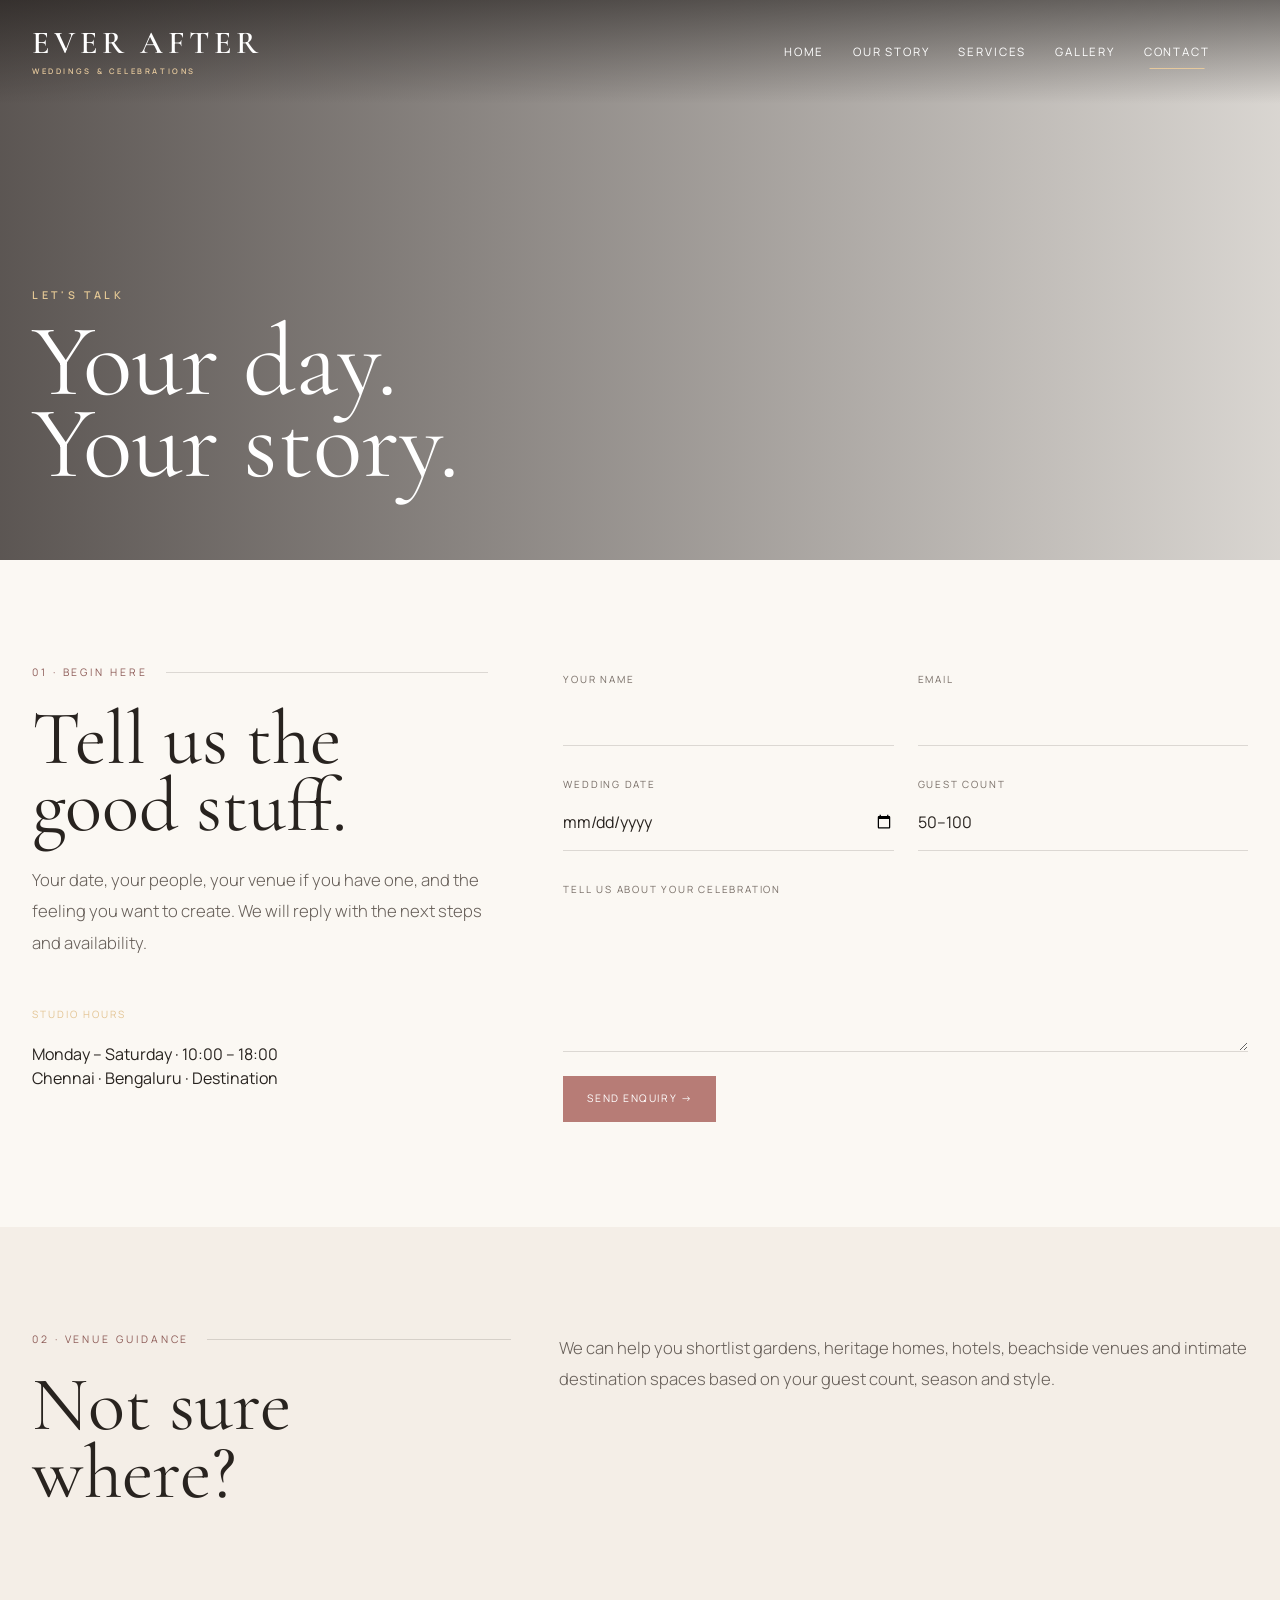
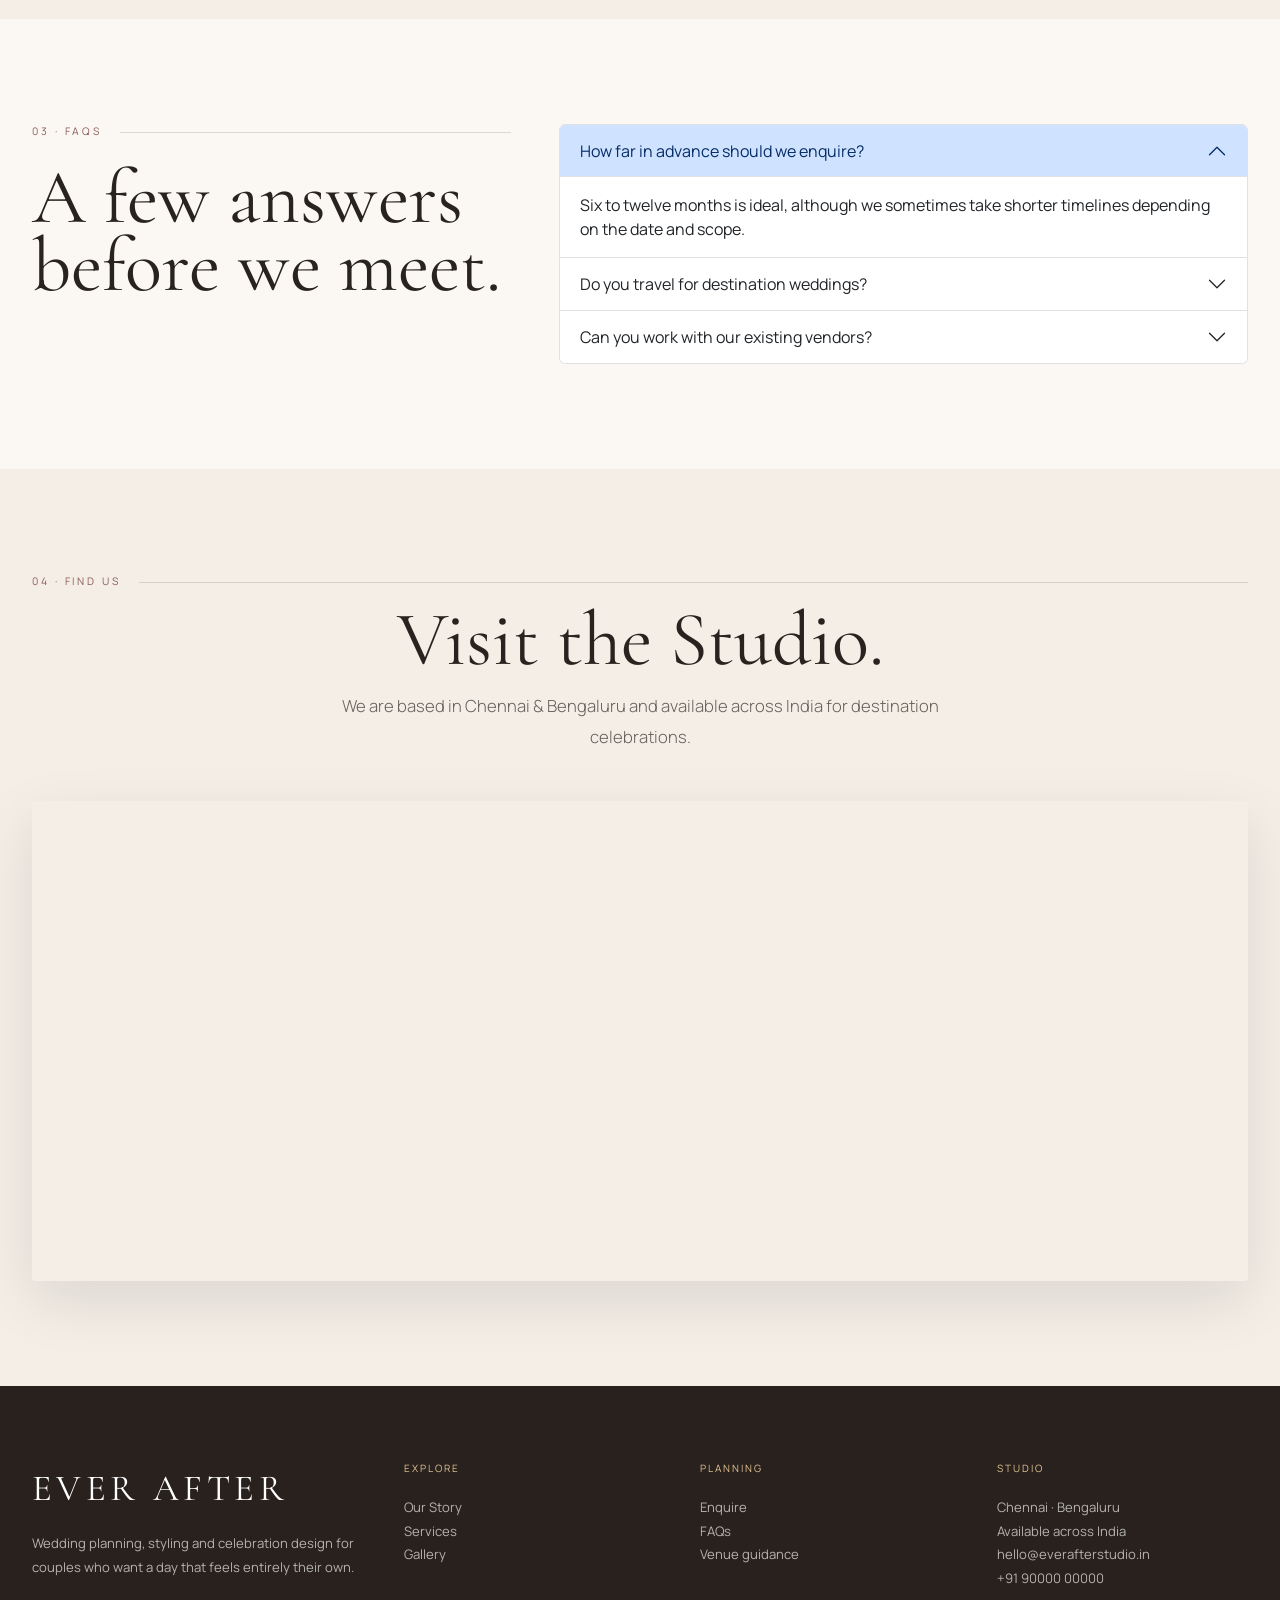
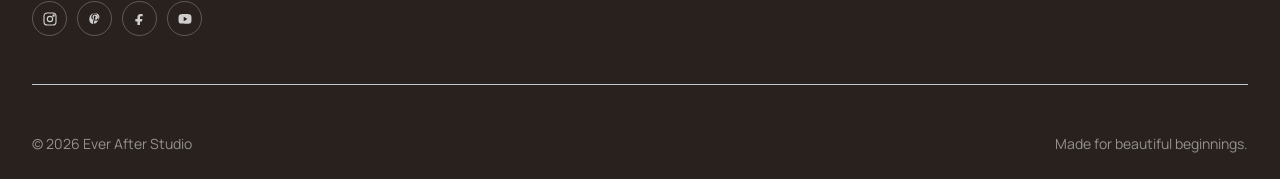
==== contact.html @ dfcfaeea "first commit" ====
<!doctype html><html lang="en"><head><meta charset="utf-8"><meta name="viewport" content="width=device-width, initial-scale=1"><title>Contact | Ever After Wedding Studio</title><meta name="description" content="Enquire about wedding planning, marriage events, destination weddings and celebration design."><meta name="keywords" content="wedding planner, wedding events, marriage event planner, wedding decor, wedding photography, wedding celebration"><link rel="icon" href="favicon.svg" type="image/svg+xml"><link rel="preconnect" href="https://fonts.googleapis.com"><link rel="preconnect" href="https://fonts.gstatic.com" crossorigin><link href="https://fonts.googleapis.com/css2?family=Allura&family=Cormorant+Garamond:wght@300;400;500;600&family=Manrope:wght@400;500;600;700&display=swap" rel="stylesheet"><link href="https://cdn.jsdelivr.net/npm/bootstrap@5.3.3/dist/css/bootstrap.min.css" rel="stylesheet"><link rel="stylesheet" href="assets/css/style.css"></head><body><nav class="navbar navbar-expand-lg"><div class="container"><a class="navbar-brand brand" href="index.html">EVER AFTER<small>WEDDINGS & CELEBRATIONS</small></a><button class="navbar-toggler" type="button" data-bs-toggle="collapse" data-bs-target="#mainNav" aria-controls="mainNav" aria-expanded="false"><span class="navbar-toggler-icon"></span></button><div class="collapse navbar-collapse justify-content-end" id="mainNav"><ul class="navbar-nav align-items-lg-center me-lg-4"><li class="nav-item"><a class="nav-link " href="index.html">Home</a></li><li class="nav-item"><a class="nav-link " href="story.html">Our Story</a></li><li class="nav-item"><a class="nav-link " href="services.html">Services</a></li><li class="nav-item"><a class="nav-link " href="gallery.html">Gallery</a></li><li class="nav-item"><a class="nav-link active" href="contact.html">Contact</a></li></ul></div></div></nav><section class="page-hero contact-hero"><div class="container"><div class="eyebrow">Let's talk</div><h1>Your day.<br>Your story.</h1></div></section>
<section class="section"><div class="container"><div class="contact-grid"><div class="reveal"><div class="rule-title">01 · Begin here</div><h2 class="display mt-4">Tell us the good stuff.</h2><p class="lead mt-4">Your date, your people, your venue if you have one, and the feeling you want to create. We will reply with the next steps and availability.</p><div class="mt-5"><div class="footer-title">Studio hours</div><p>Monday – Saturday · 10:00 – 18:00<br>Chennai · Bengaluru · Destination</p></div></div><form class="reveal"><div class="row g-4"><div class="col-md-6"><label>Your name</label><input class="form-control" required></div><div class="col-md-6"><label>Email</label><input type="email" class="form-control" required></div><div class="col-md-6"><label>Wedding date</label><input type="date" class="form-control"></div><div class="col-md-6"><label>Guest count</label><select class="form-select"><option>50–100</option><option>100–200</option><option>200–400</option><option>400+</option></select></div><div class="col-12"><label>Tell us about your celebration</label><textarea class="form-control" rows="5"></textarea></div><div class="col-12"><button class="btn-wedding" type="submit">Send Enquiry →</button><div class="form-message d-none mt-3 text-success">Thank you. We will be in touch within one business day.</div></div></div></form></div></div></section>
<section class="section paper" id="venue"><div class="container"><div class="row g-5"><div class="col-lg-5 reveal"><div class="rule-title">02 · Venue guidance</div><h2 class="display mt-4">Not sure where?</h2></div><div class="col-lg-7 reveal"><p class="lead">We can help you shortlist gardens, heritage homes, hotels, beachside venues and intimate destination spaces based on your guest count, season and style.</p></div></div></div></section>
<section class="section" id="faq"><div class="container"><div class="row g-5"><div class="col-lg-5 reveal"><div class="rule-title">03 · FAQs</div><h2 class="display mt-4">A few answers before we meet.</h2></div><div class="col-lg-7"><div class="accordion" id="faqList"><div class="accordion-item reveal"><h2 class="accordion-header"><button class="accordion-button" data-bs-toggle="collapse" data-bs-target="#f1">How far in advance should we enquire?</button></h2><div id="f1" class="accordion-collapse collapse show" data-bs-parent="#faqList"><div class="accordion-body">Six to twelve months is ideal, although we sometimes take shorter timelines depending on the date and scope.</div></div></div><div class="accordion-item reveal"><h2 class="accordion-header"><button class="accordion-button collapsed" data-bs-toggle="collapse" data-bs-target="#f2">Do you travel for destination weddings?</button></h2><div id="f2" class="accordion-collapse collapse" data-bs-parent="#faqList"><div class="accordion-body">Yes. We plan destination celebrations across India and build travel logistics into the planning process.</div></div></div><div class="accordion-item reveal"><h2 class="accordion-header"><button class="accordion-button collapsed" data-bs-toggle="collapse" data-bs-target="#f3">Can you work with our existing vendors?</button></h2><div id="f3" class="accordion-collapse collapse" data-bs-parent="#faqList"><div class="accordion-body">Absolutely. We can integrate trusted vendors already selected by you and coordinate the full team.</div></div></div></div></div></div></div></section>
<section class="section paper map-section"><div class="container"><div class="text-center mb-5 reveal"><div class="rule-title justify-content-center">04 · Find us</div><h2 class="display mt-3">Visit the Studio.</h2><p class="lead mx-auto mt-3" style="max-width:600px">We are based in Chennai &amp; Bengaluru and available across India for destination celebrations.</p></div><div class="map-wrapper reveal"><iframe src="https://www.google.com/maps/embed?pb=!1m18!1m12!1m3!1d248849.8865825844!2d80.06995793039506!3d13.047525090305928!2m3!1f0!2f0!3f0!3m2!1i1024!2i768!4f13.1!3m3!1m2!1s0x3a5265ea4f7d3361%3A0x6e61a70b6863d433!2sChennai%2C%20Tamil%20Nadu!5e0!3m2!1sen!2sin!4v1700000000000!5m2!1sen!2sin" width="100%" height="480" style="border:0;" allowfullscreen="" loading="lazy" referrerpolicy="no-referrer-when-downgrade" title="Ever After Studio – Chennai location map"></iframe></div></div></section><footer class="footer"><div class="container"><div class="footer-grid"><div><div class="footer-brand">EVER AFTER</div><p class="mt-3">Wedding planning, styling and celebration design for couples who want a day that feels entirely their own.</p><div class="socials" aria-label="Social media">
<a href="#" aria-label="Instagram" title="Instagram"><svg viewBox="0 0 24 24" aria-hidden="true"><rect x="3" y="3" width="18" height="18" rx="5"></rect><circle cx="12" cy="12" r="4"></circle><circle cx="17.4" cy="6.6" r="1"></circle></svg></a>
<a href="#" aria-label="Pinterest" title="Pinterest"><svg viewBox="0 0 24 24" aria-hidden="true"><path d="M12 3.5a8.5 8.5 0 0 0-3.1 16.42c-.08-1.4-.01-3.07.35-4.5l1.1-4.66s-.28-.56-.28-1.39c0-1.3.75-2.27 1.68-2.27.79 0 1.17.59 1.17 1.3 0 .79-.5 1.97-.76 3.06-.22.92.46 1.67 1.37 1.67 1.65 0 2.76-1.74 2.76-4.25 0-2.22-1.6-3.77-3.88-3.77-2.64 0-4.19 1.98-4.19 4.02 0 .8.31 1.66.69 2.13.08.1.09.19.07.29l-.26 1.07c-.04.17-.14.21-.32.13-1.19-.55-1.93-2.28-1.93-3.68 0-3 2.18-5.76 6.28-5.76 3.3 0 5.86 2.35 5.86 5.49 0 3.28-2.07 5.92-4.94 5.92-0.96 0-1.87-.5-2.18-1.09l-.59 2.25c-.21.82-.77 1.84-1.15 2.46.86.26 1.76.4 2.69.4A8.5 8.5 0 0 0 12 3.5Z"></path></svg></a>
<a href="#" aria-label="Facebook" title="Facebook"><svg viewBox="0 0 24 24" aria-hidden="true"><path d="M14 8h2V4.5c-.35-.05-1.55-.15-2.95-.15-2.92 0-4.92 1.78-4.92 5.05V12H5v3.9h3.13V21h3.84v-5.1H15l.46-3.9h-3.49V9.65c0-1.13.3-1.65 2.03-1.65Z"></path></svg></a>
<a href="#" aria-label="YouTube" title="YouTube"><svg viewBox="0 0 24 24" aria-hidden="true"><path d="M21.3 7.05a2.8 2.8 0 0 0-1.97-1.98C17.59 4.6 12 4.6 12 4.6s-5.59 0-7.33.47A2.8 2.8 0 0 0 2.7 7.05C2.23 8.79 2.23 12 2.23 12s0 3.21.47 4.95a2.8 2.8 0 0 0 1.97 1.98c1.74.47 7.33.47 7.33.47s5.59 0 7.33-.47a2.8 2.8 0 0 0 1.97-1.98c.47-1.74.47-4.95.47-4.95s0-3.21-.47-4.95ZM10.1 15.2V8.8l5.5 3.2-5.5 3.2Z"></path></svg></a>
</div></div><div><div class="footer-title">Explore</div><p><a href="story.html">Our Story</a><br><a href="services.html">Services</a><br><a href="gallery.html">Gallery</a></p></div><div><div class="footer-title">Planning</div><p><a href="contact.html">Enquire</a><br><a href="contact.html#faq">FAQs</a><br><a href="contact.html#venue">Venue guidance</a></p></div><div><div class="footer-title">Studio</div><p>Chennai · Bengaluru<br>Available across India<br>hello@everafterstudio.in<br>+91 90000 00000</p></div></div><div class="pt-5 mt-5 border-top border-secondary-subtle d-flex justify-content-between small text-white-50"><span>© <span data-year></span> Ever After Studio</span><span>Made for beautiful beginnings.</span></div></div></footer>
<button class="scroll-top" type="button" aria-label="Scroll to top" title="Back to top">
<svg viewBox="0 0 24 24" aria-hidden="true"><path d="m6 14 6-6 6 6"></path></svg>
</button><script src="https://cdn.jsdelivr.net/npm/bootstrap@5.3.3/dist/js/bootstrap.bundle.min.js"></script><script src="assets/js/main.js"></script></body></html>
---- assets/css/style.css ----
:root {
  --ivory: #fbf8f3;
  --paper: #f4eee7;
  --ink: #28231f;
  --rose: #b77c76;
  --rose-dark: #8d5b57;
  --gold: #b49360;
  --line: rgba(40, 35, 31, .15);
  --white: #fff;
  --serif: "Cormorant Garamond", Georgia, serif;
  --sans: "Manrope", Arial, sans-serif;
}

* {
  box-sizing: border-box
}

html {
  scroll-behavior: smooth
}

body {
  margin: 0;
  background: var(--ivory);
  color: var(--ink);
  font-family: var(--sans);
  overflow-x: hidden
}

img {
  max-width: 100%;
  display: block
}

a {
  text-decoration: none;
  color: inherit
}

.section {
  padding: 105px 0
}

.paper {
  background: var(--paper)
}

.container {
  max-width: 1240px
}

.navbar {
  position: absolute;
  top: 0;
  left: 0;
  right: 0;
  z-index: 50;
  padding: 25px 0;
  background: linear-gradient(to bottom, rgba(22, 18, 16, .55), transparent);
  transition: .35s
}

.navbar.scrolled {
  position: fixed;
  background: rgba(35, 28, 25, .96);
  padding: 15px 0;
  box-shadow: 0 8px 30px rgba(0, 0, 0, .12)
}

.brand {
  font-family: var(--serif);
  font-size: 2rem;
  letter-spacing: .14em;
  color: #fff;
  font-weight: 600;
  line-height: .8
}

.brand small {
  display: block;
  font-family: var(--sans);
  font-size: .48rem;
  letter-spacing: .34em;
  color: #e6c99d;
  margin-top: 12px
}

.nav-link {
  font-size: .72rem;
  letter-spacing: .16em;
  text-transform: uppercase;
  color: #fff !important;
  padding: .7rem .9rem !important;
  position: relative
}

.nav-link:after {
  content: "";
  position: absolute;
  left: 50%;
  bottom: 3px;
  width: 0;
  height: 1px;
  background: #e6c99d;
  transition: .3s;
  transform: translateX(-50%)
}

.nav-link:hover:after,
.nav-link.active:after {
  width: 58%
}

.navbar-toggler {
  border: 1px solid rgba(255, 255, 255, .55) !important;
  padding: 8px 10px
}

.navbar-toggler-icon {
  filter: invert(1)
}

.btn-wedding {
  display: inline-flex;
  align-items: center;
  justify-content: center;
  gap: 9px;
  background: var(--rose);
  color: #fff;
  border: 1px solid var(--rose);
  padding: 14px 23px;
  text-transform: uppercase;
  letter-spacing: .15em;
  font-size: .65rem;
  transition: .3s
}

.btn-wedding:hover {
  background: transparent;
  color: var(--rose);
  border-color: var(--rose)
}

.btn-lightline {
  display: inline-flex;
  padding: 13px 20px;
  border: 1px solid rgba(255, 255, 255, .65);
  color: #fff;
  text-transform: uppercase;
  letter-spacing: .15em;
  font-size: .65rem
}

.hero {
  min-height: 820px;
  position: relative;
  background: linear-gradient(90deg, rgba(20, 14, 13, .62), rgba(20, 14, 13, .08)), url("https://images.unsplash.com/photo-1519741497674-611481863552?auto=format&fit=crop&w=2200&q=90") center/cover;
  display: flex;
  align-items: center;
  color: #fff
}

.hero:after {
  content: "";
  position: absolute;
  inset: auto 0 0;
  height: 180px;
  background: linear-gradient(transparent, var(--ivory))
}

.hero-content {
  position: relative;
  z-index: 2;
  max-width: 100%;
  padding-top: 70px;
  margin: 0 auto;
  text-align: center
}

.eyebrow {
  font-size: .67rem;
  letter-spacing: .34em;
  text-transform: uppercase;
  color: #e4c895;
  font-weight: 600
}

.hero h1 {
  font-family: var(--serif);
  font-size: clamp(4.6rem, 9vw, 9.3rem);
  font-weight: 400;
  line-height: .82;
  margin: 25px 0
}

.hero p {
  max-width: 600px;
  font-size: 1rem;
  line-height: 1.9;
  color: rgba(255, 255, 255, .86);
  margin: 0 auto
}

.script {
  font-family: "Allura", cursive;
  font-size: 3rem;
  color: var(--rose)
}

.display {
  font-family: var(--serif);
  font-weight: 400;
  font-size: clamp(3.2rem, 6vw, 6.3rem);
  line-height: .88
}

.lead {
  font-size: 1.04rem;
  line-height: 1.9;
  color: #665e58
}

.story-grid {
  display: grid;
  grid-template-columns: 1.05fr .95fr;
  gap: 80px;
  align-items: center
}

.story-image {
  height: 690px;
  object-fit: cover
}

.story-copy {
  padding-right: 20px
}

.rule-title {
  display: flex;
  align-items: center;
  gap: 18px;
  font-size: .65rem;
  letter-spacing: .28em;
  text-transform: uppercase;
  color: var(--rose-dark)
}

.rule-title:after {
  content: "";
  height: 1px;
  background: var(--line);
  flex: 1
}

.stats {
  display: grid;
  grid-template-columns: repeat(4, 1fr);
  border-top: 1px solid var(--line);
  border-bottom: 1px solid var(--line)
}

.stat {
  padding: 35px 20px;
  border-right: 1px solid var(--line);
  text-align: center
}

.stat:last-child {
  border-right: 0
}

.stat strong {
  display: block;
  font-family: var(--serif);
  font-size: 3.2rem;
  font-weight: 400;
  color: var(--rose-dark)
}

.stat span {
  font-size: .62rem;
  letter-spacing: .18em;
  text-transform: uppercase
}

.services-grid {
  display: grid;
  grid-template-columns: repeat(3, 1fr);
  gap: 1px;
  background: var(--line)
}

.service {
  background: var(--ivory);
  padding: 45px 35px;
  min-height: 310px;
  transition: .35s
}

.service:hover {
  background: #fff;
  transform: translateY(-5px)
}

.service-no {
  font-family: var(--serif);
  font-size: 1.7rem;
  color: var(--gold)
}

.service h3 {
  font-family: var(--serif);
  font-size: 2.1rem;
  font-weight: 400;
  margin: 45px 0 15px
}

.service p {
  line-height: 1.75;
  color: #706863
}

.gallery-grid {
  display: grid;
  grid-template-columns: 1.05fr .75fr 1fr;
  grid-auto-rows: 260px;
  gap: 18px
}

.gallery-item {
  position: relative;
  overflow: hidden
}

.gallery-item:nth-child(1) {
  grid-row: span 2
}

.gallery-item:nth-child(4) {
  grid-column: span 2
}

.gallery-item img {
  width: 100%;
  height: 100%;
  object-fit: cover;
  transition: .7s
}

.gallery-item:hover img {
  transform: scale(1.06)
}

.gallery-overlay {
  position: absolute;
  inset: auto 15px 15px;
  color: #fff;
  font-size: .65rem;
  letter-spacing: .16em;
  text-transform: uppercase;
  background: rgba(24, 18, 16, .55);
  padding: 11px 14px
}

.quote {
  font-family: var(--serif);
  font-size: clamp(2.5rem, 4.5vw, 4.7rem);
  line-height: 1.02;
  text-align: center;
  max-width: 920px;
  margin: auto
}

.quote small {
  display: block;
  font-family: var(--sans);
  font-size: .62rem;
  letter-spacing: .22em;
  text-transform: uppercase;
  color: var(--rose-dark);
  margin-top: 28px
}

.page-hero {
  min-height: 560px;
  display: flex;
  align-items: end;
  padding-bottom: 75px;
  color: #fff;
  background: linear-gradient(90deg, rgba(24, 17, 15, .68), rgba(24, 17, 15, .1)), center/cover
}

.page-hero h1 {
  font-family: var(--serif);
  font-size: clamp(4rem, 8vw, 8rem);
  font-weight: 400;
  line-height: .8;
  margin: 18px 0 0
}

.story-hero {
  background-image: linear-gradient(90deg, rgba(24, 17, 15, .68), rgba(24, 17, 15, .1)), url("https://images.unsplash.com/photo-1511285560929-80b456fea0bc?auto=format&fit=crop&w=2200&q=90")
}

.services-hero {
  background-image: linear-gradient(90deg, rgba(24, 17, 15, .68), rgba(24, 17, 15, .1)), url("https://images.unsplash.com/photo-1507504031003-b417219a0fde?auto=format&fit=crop&w=2200&q=90")
}

.gallery-hero {
  background-image: linear-gradient(90deg, rgba(24, 17, 15, .68), rgba(24, 17, 15, .1)), url("../img/gallery-hero.jpg")
}

.contact-hero {
  background-image: linear-gradient(90deg, rgba(24, 17, 15, .7), rgba(24, 17, 15, .15)), url("https://images.unsplash.com/photo-1519225421980-715cb0215aed?auto=format&fit=crop&w=2200&q=90")
}

.contact-grid {
  display: grid;
  grid-template-columns: .8fr 1.2fr;
  gap: 75px
}

.form-control,
.form-select {
  border: 0;
  border-bottom: 1px solid var(--line);
  border-radius: 0;
  background: transparent;
  padding: 16px 0;
  color: var(--ink);
  box-shadow: none !important
}

.form-control:focus,
.form-select:focus {
  border-color: var(--rose)
}

label {
  font-size: .62rem;
  letter-spacing: .18em;
  text-transform: uppercase;
  color: #776d66
}

footer {
  background: #28211e;
  color: #fff;
  padding: 75px 0 25px
}

.footer-grid {
  display: grid;
  grid-template-columns: 1.3fr 1fr 1fr 1fr;
  gap: 45px
}

.footer-brand {
  font-family: var(--serif);
  font-size: 2.3rem;
  letter-spacing: .12em
}

.footer-title {
  font-size: .63rem;
  letter-spacing: .2em;
  text-transform: uppercase;
  color: #e3c493;
  margin-bottom: 20px
}

.footer p,
.footer a {
  color: rgba(255, 255, 255, .65);
  font-size: .82rem;
  line-height: 1.8
}

.socials {
  display: flex;
  gap: 10px;
  margin-top: 22px
}

.socials a {
  width: 35px;
  height: 35px;
  border: 1px solid rgba(255, 255, 255, .25);
  display: grid;
  place-items: center;
  border-radius: 50%;
  transition: .3s
}

.socials a:hover {
  background: var(--rose);
  color: #fff;
  border-color: var(--rose)
}

.reveal {
  opacity: 0;
  transform: translateY(25px);
  transition: .8s ease
}

.reveal.show {
  opacity: 1;
  transform: none
}

.float-note {
  font-family: "Allura", cursive;
  font-size: 2rem;
  color: var(--rose);
  transform: rotate(-5deg);
  display: inline-block
}

@media(max-width:991.98px) {
  .navbar {
    padding: 18px 0
  }

  .navbar .navbar-collapse {
    background: rgba(40, 30, 27, .98);
    padding: 18px;
    margin-top: 12px
  }

  .navbar .navbar-nav {
    align-items: flex-start
  }

  .nav-link {
    padding: 12px 0 !important
  }

  .navbar .btn-wedding {
    margin-top: 10px;
    width: 100%
  }

  .hero {
    min-height: 760px
  }

  .story-grid,
  .contact-grid {
    grid-template-columns: 1fr;
    gap: 45px
  }

  .story-image {
    height: 520px
  }

  .services-grid {
    grid-template-columns: 1fr 1fr;
    gap: 1px;
    background: var(--line)
  }

  .services-grid .service:last-child:nth-child(odd) {
    grid-column: 1/-1;
    max-width: 50%;
    margin: 0 auto;
    background: var(--ivory)
  }

  .footer-grid {
    grid-template-columns: 1fr 1fr
  }

  .gallery-grid {
    grid-template-columns: 1fr 1fr;
    grid-auto-rows: 250px
  }

  .gallery-item:nth-child(1) {
    grid-row: span 1
  }

  .gallery-item:nth-child(4) {
    grid-column: span 1
  }

  .stats {
    grid-template-columns: 1fr 1fr
  }

  .stat:nth-child(2) {
    border-right: 0
  }

  .stat {
    border-bottom: 1px solid var(--line)
  }
}

@media(max-width:575.98px) {
  .section {
    padding: 75px 0
  }

  .hero {
    min-height: 720px
  }

  .hero h1 {
    font-size: 4.3rem
  }

  .story-image {
    height: 430px
  }

  .services-grid {
    grid-template-columns: 1fr !important;
    background: transparent
  }

  .services-grid .service {
    width: 100% !important;
    max-width: 100% !important;
    margin: 0 !important;
    border-bottom: 1px solid var(--line)
  }

  .services-grid .service:last-child:nth-child(odd) {
    grid-column: auto;
    max-width: 100%;
    background: var(--ivory)
  }

  .gallery-grid {
    grid-template-columns: 1fr;
    grid-auto-rows: 300px
  }

  .footer-grid {
    grid-template-columns: 1fr
  }

  .stats {
    grid-template-columns: 1fr
  }

  .stat {
    border-right: 0
  }

  .stat:last-child {
    border-bottom: 0
  }

  .page-hero {
    min-height: 500px
  }

  .brand {
    font-size: 1.65rem
  }
}

/* Gallery hero enhancement */
.gallery-hero {
  min-height: 620px;
  position: relative;
  background-position: center center !important;
  background-size: cover !important
}

.gallery-hero::after {
  content: "";
  position: absolute;
  inset: 0;
  background: linear-gradient(90deg, rgba(24, 17, 15, .72), rgba(24, 17, 15, .12) 65%, rgba(24, 17, 15, .05));
  pointer-events: none
}

.gallery-hero .container {
  position: relative;
  z-index: 2
}

/* Footer social icons */
.socials a {
  color: rgba(255, 255, 255, .78);
  text-decoration: none
}

.socials svg {
  width: 16px;
  height: 16px;
  fill: none;
  stroke: currentColor;
  stroke-width: 1.7;
  stroke-linecap: round;
  stroke-linejoin: round
}

.socials a:nth-child(2) svg,
.socials a:nth-child(3) svg,
.socials a:nth-child(4) svg {
  fill: currentColor;
  stroke: none
}

.socials a:hover {
  transform: translateY(-3px);
  color: #fff
}

/* Scroll to top */
.scroll-top {
  position: fixed;
  right: 24px;
  bottom: 24px;
  width: 46px;
  height: 46px;
  border: 1px solid rgba(255, 255, 255, .28);
  border-radius: 50%;
  background: #28211e;
  color: #fff;
  display: grid;
  place-items: center;
  opacity: 0;
  visibility: hidden;
  transform: translateY(12px);
  transition: .3s;
  z-index: 999;
  cursor: pointer;
  box-shadow: 0 10px 28px rgba(0, 0, 0, .18)
}

.scroll-top.show {
  opacity: 1;
  visibility: visible;
  transform: translateY(0)
}

.scroll-top:hover {
  background: var(--rose);
  border-color: var(--rose);
  transform: translateY(-3px)
}

.scroll-top svg {
  width: 18px;
  height: 18px;
  fill: none;
  stroke: currentColor;
  stroke-width: 1.8;
  stroke-linecap: round;
  stroke-linejoin: round
}

@media(max-width:575.98px) {
  .scroll-top {
    right: 16px;
    bottom: 16px;
    width: 42px;
    height: 42px
  }
}

/* Google Map Section */
.map-wrapper {
  border-radius: 4px;
  overflow: hidden;
  box-shadow: 0 20px 60px rgba(0, 0, 0, .10);
}

.map-wrapper iframe {
  display: block;
  filter: grayscale(20%) contrast(1.05);
  transition: .4s
}

.map-wrapper:hover iframe {
  filter: grayscale(0%) contrast(1)
}
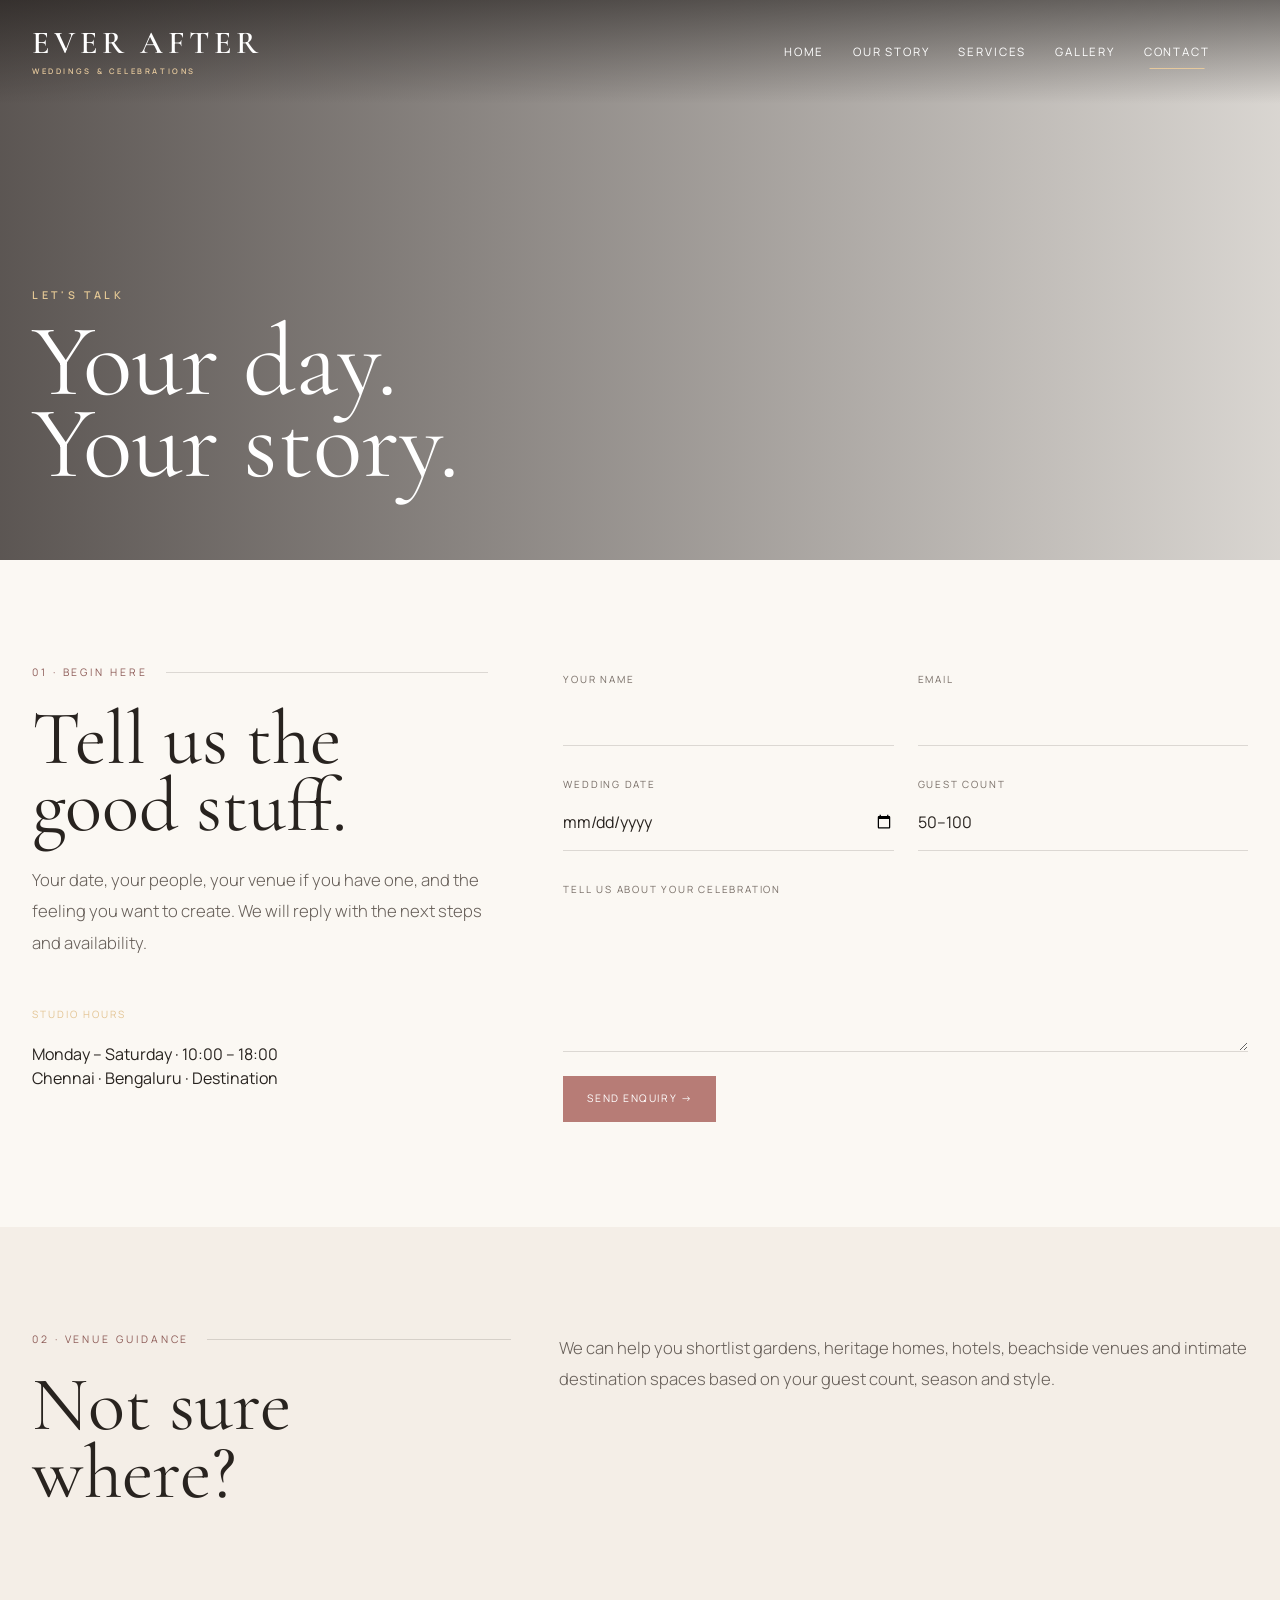
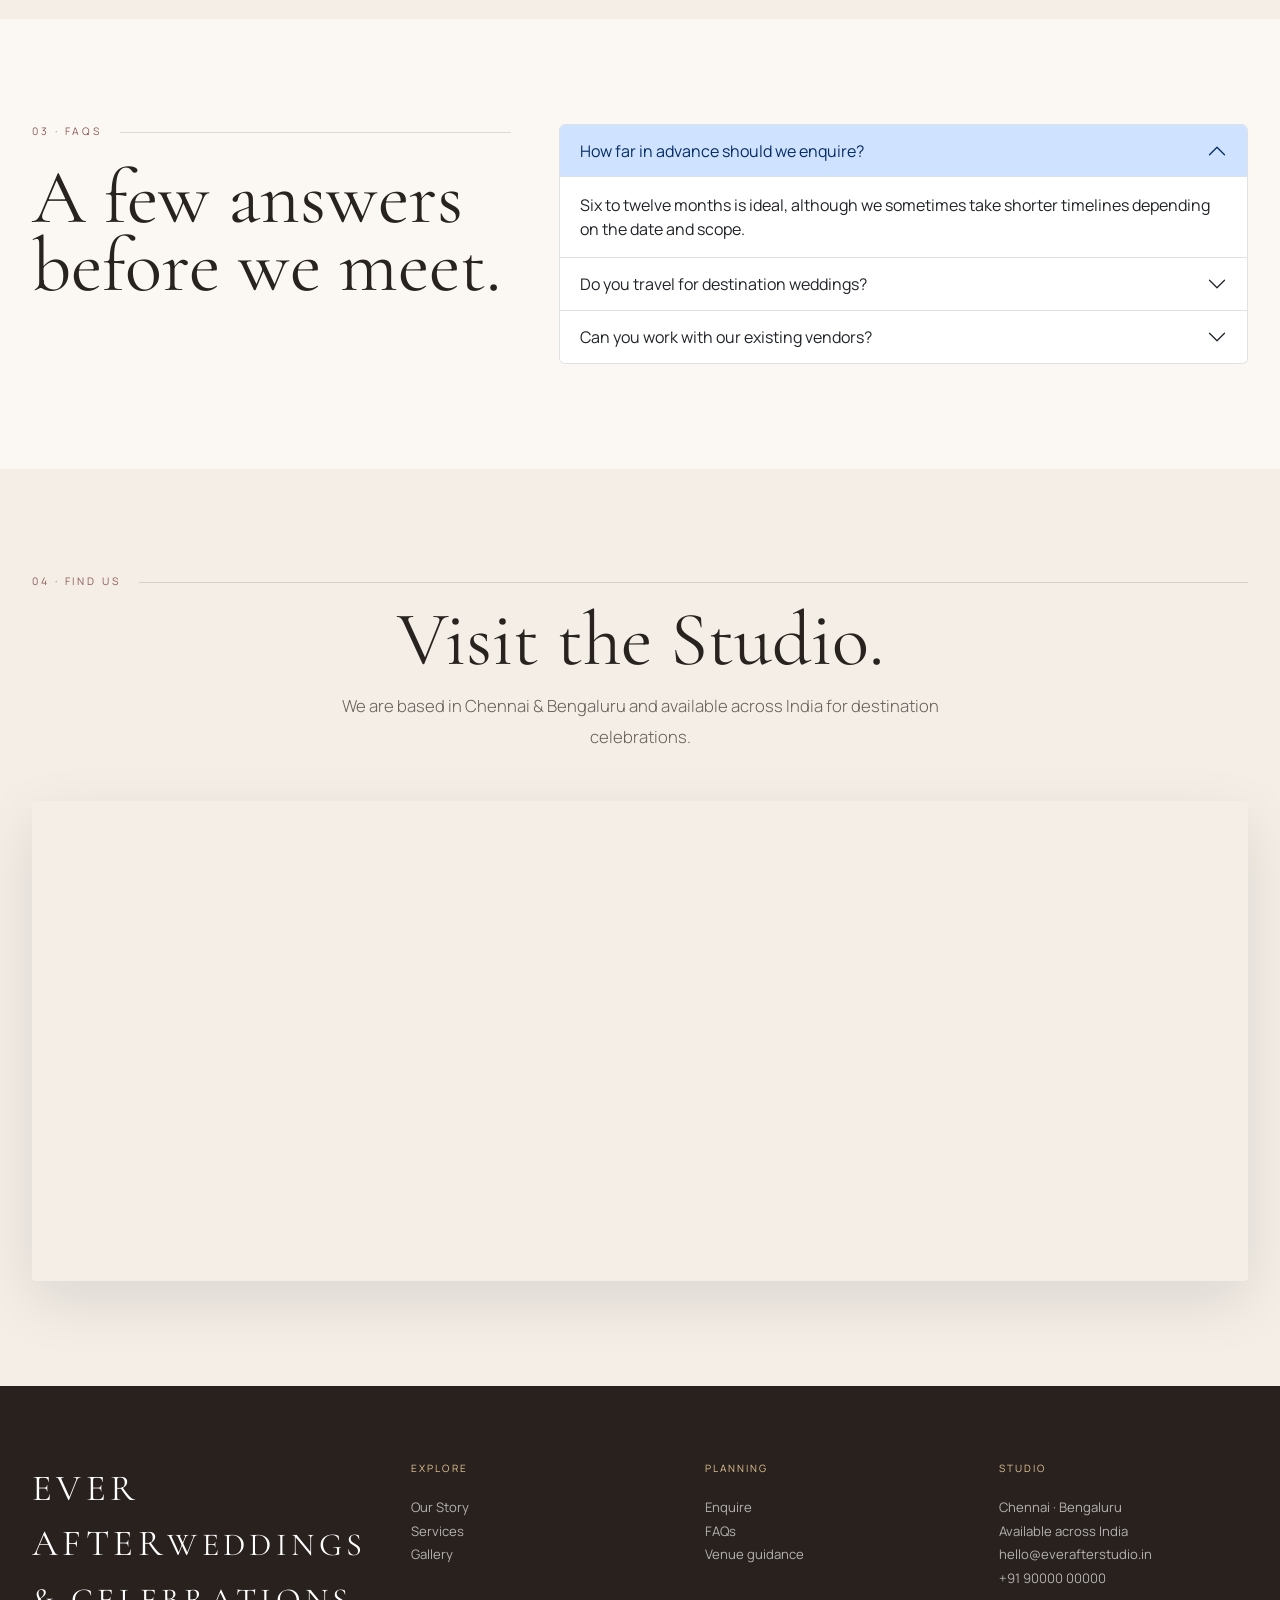
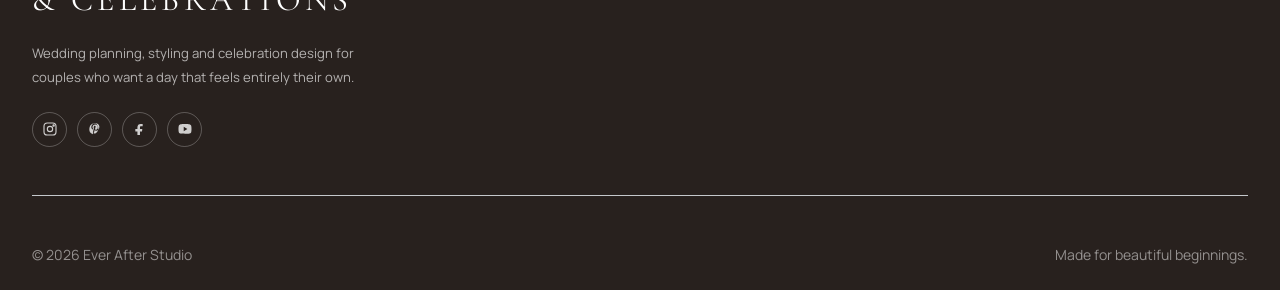
==== commit 89970460: "corrections" ====
--- a/contact.html
+++ b/contact.html
@@ -2,7 +2,7 @@
 <section class="section"><div class="container"><div class="contact-grid"><div class="reveal"><div class="rule-title">01 · Begin here</div><h2 class="display mt-4">Tell us the good stuff.</h2><p class="lead mt-4">Your date, your people, your venue if you have one, and the feeling you want to create. We will reply with the next steps and availability.</p><div class="mt-5"><div class="footer-title">Studio hours</div><p>Monday – Saturday · 10:00 – 18:00<br>Chennai · Bengaluru · Destination</p></div></div><form class="reveal"><div class="row g-4"><div class="col-md-6"><label>Your name</label><input class="form-control" required></div><div class="col-md-6"><label>Email</label><input type="email" class="form-control" required></div><div class="col-md-6"><label>Wedding date</label><input type="date" class="form-control"></div><div class="col-md-6"><label>Guest count</label><select class="form-select"><option>50–100</option><option>100–200</option><option>200–400</option><option>400+</option></select></div><div class="col-12"><label>Tell us about your celebration</label><textarea class="form-control" rows="5"></textarea></div><div class="col-12"><button class="btn-wedding" type="submit">Send Enquiry →</button><div class="form-message d-none mt-3 text-success">Thank you. We will be in touch within one business day.</div></div></div></form></div></div></section>
 <section class="section paper" id="venue"><div class="container"><div class="row g-5"><div class="col-lg-5 reveal"><div class="rule-title">02 · Venue guidance</div><h2 class="display mt-4">Not sure where?</h2></div><div class="col-lg-7 reveal"><p class="lead">We can help you shortlist gardens, heritage homes, hotels, beachside venues and intimate destination spaces based on your guest count, season and style.</p></div></div></div></section>
 <section class="section" id="faq"><div class="container"><div class="row g-5"><div class="col-lg-5 reveal"><div class="rule-title">03 · FAQs</div><h2 class="display mt-4">A few answers before we meet.</h2></div><div class="col-lg-7"><div class="accordion" id="faqList"><div class="accordion-item reveal"><h2 class="accordion-header"><button class="accordion-button" data-bs-toggle="collapse" data-bs-target="#f1">How far in advance should we enquire?</button></h2><div id="f1" class="accordion-collapse collapse show" data-bs-parent="#faqList"><div class="accordion-body">Six to twelve months is ideal, although we sometimes take shorter timelines depending on the date and scope.</div></div></div><div class="accordion-item reveal"><h2 class="accordion-header"><button class="accordion-button collapsed" data-bs-toggle="collapse" data-bs-target="#f2">Do you travel for destination weddings?</button></h2><div id="f2" class="accordion-collapse collapse" data-bs-parent="#faqList"><div class="accordion-body">Yes. We plan destination celebrations across India and build travel logistics into the planning process.</div></div></div><div class="accordion-item reveal"><h2 class="accordion-header"><button class="accordion-button collapsed" data-bs-toggle="collapse" data-bs-target="#f3">Can you work with our existing vendors?</button></h2><div id="f3" class="accordion-collapse collapse" data-bs-parent="#faqList"><div class="accordion-body">Absolutely. We can integrate trusted vendors already selected by you and coordinate the full team.</div></div></div></div></div></div></div></section>
-<section class="section paper map-section"><div class="container"><div class="text-center mb-5 reveal"><div class="rule-title justify-content-center">04 · Find us</div><h2 class="display mt-3">Visit the Studio.</h2><p class="lead mx-auto mt-3" style="max-width:600px">We are based in Chennai &amp; Bengaluru and available across India for destination celebrations.</p></div><div class="map-wrapper reveal"><iframe src="https://www.google.com/maps/embed?pb=!1m18!1m12!1m3!1d248849.8865825844!2d80.06995793039506!3d13.047525090305928!2m3!1f0!2f0!3f0!3m2!1i1024!2i768!4f13.1!3m3!1m2!1s0x3a5265ea4f7d3361%3A0x6e61a70b6863d433!2sChennai%2C%20Tamil%20Nadu!5e0!3m2!1sen!2sin!4v1700000000000!5m2!1sen!2sin" width="100%" height="480" style="border:0;" allowfullscreen="" loading="lazy" referrerpolicy="no-referrer-when-downgrade" title="Ever After Studio – Chennai location map"></iframe></div></div></section><footer class="footer"><div class="container"><div class="footer-grid"><div><div class="footer-brand">EVER AFTER</div><p class="mt-3">Wedding planning, styling and celebration design for couples who want a day that feels entirely their own.</p><div class="socials" aria-label="Social media">
+<section class="section paper map-section"><div class="container"><div class="text-center mb-5 reveal"><div class="rule-title justify-content-center">04 · Find us</div><h2 class="display mt-3">Visit the Studio.</h2><p class="lead mx-auto mt-3" style="max-width:600px">We are based in Chennai &amp; Bengaluru and available across India for destination celebrations.</p></div><div class="map-wrapper reveal"><iframe src="https://www.google.com/maps/embed?pb=!1m18!1m12!1m3!1d248849.8865825844!2d80.06995793039506!3d13.047525090305928!2m3!1f0!2f0!3f0!3m2!1i1024!2i768!4f13.1!3m3!1m2!1s0x3a5265ea4f7d3361%3A0x6e61a70b6863d433!2sChennai%2C%20Tamil%20Nadu!5e0!3m2!1sen!2sin!4v1700000000000!5m2!1sen!2sin" width="100%" height="480" style="border:0;" allowfullscreen="" loading="lazy" referrerpolicy="no-referrer-when-downgrade" title="Ever After Studio – Chennai location map"></iframe></div></div></section><footer class="footer"><div class="container"><div class="footer-grid"><div><div class="footer-brand">EVER AFTER<small>WEDDINGS &amp; CELEBRATIONS</small></div><p class="mt-3">Wedding planning, styling and celebration design for couples who want a day that feels entirely their own.</p><div class="socials" aria-label="Social media">
 <a href="#" aria-label="Instagram" title="Instagram"><svg viewBox="0 0 24 24" aria-hidden="true"><rect x="3" y="3" width="18" height="18" rx="5"></rect><circle cx="12" cy="12" r="4"></circle><circle cx="17.4" cy="6.6" r="1"></circle></svg></a>
 <a href="#" aria-label="Pinterest" title="Pinterest"><svg viewBox="0 0 24 24" aria-hidden="true"><path d="M12 3.5a8.5 8.5 0 0 0-3.1 16.42c-.08-1.4-.01-3.07.35-4.5l1.1-4.66s-.28-.56-.28-1.39c0-1.3.75-2.27 1.68-2.27.79 0 1.17.59 1.17 1.3 0 .79-.5 1.97-.76 3.06-.22.92.46 1.67 1.37 1.67 1.65 0 2.76-1.74 2.76-4.25 0-2.22-1.6-3.77-3.88-3.77-2.64 0-4.19 1.98-4.19 4.02 0 .8.31 1.66.69 2.13.08.1.09.19.07.29l-.26 1.07c-.04.17-.14.21-.32.13-1.19-.55-1.93-2.28-1.93-3.68 0-3 2.18-5.76 6.28-5.76 3.3 0 5.86 2.35 5.86 5.49 0 3.28-2.07 5.92-4.94 5.92-0.96 0-1.87-.5-2.18-1.09l-.59 2.25c-.21.82-.77 1.84-1.15 2.46.86.26 1.76.4 2.69.4A8.5 8.5 0 0 0 12 3.5Z"></path></svg></a>
 <a href="#" aria-label="Facebook" title="Facebook"><svg viewBox="0 0 24 24" aria-hidden="true"><path d="M14 8h2V4.5c-.35-.05-1.55-.15-2.95-.15-2.92 0-4.92 1.78-4.92 5.05V12H5v3.9h3.13V21h3.84v-5.1H15l.46-3.9h-3.49V9.65c0-1.13.3-1.65 2.03-1.65Z"></path></svg></a>
